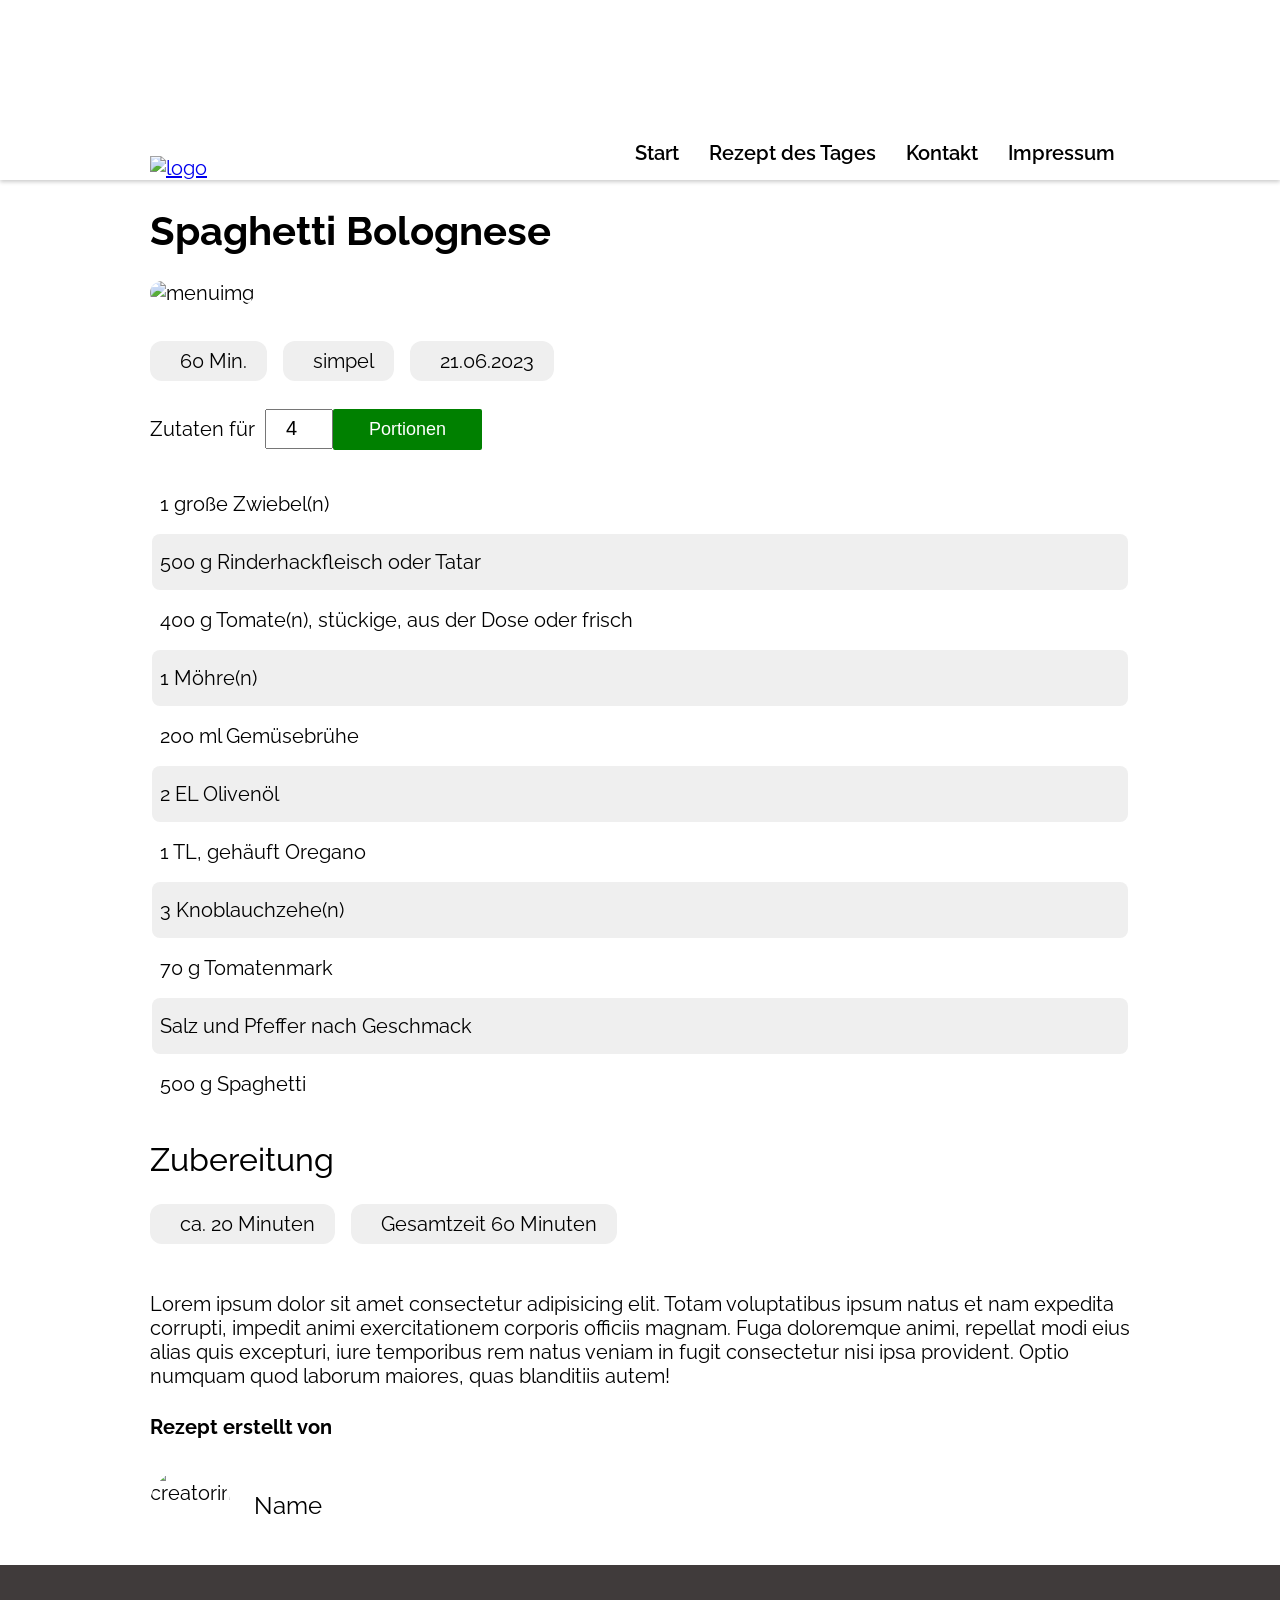
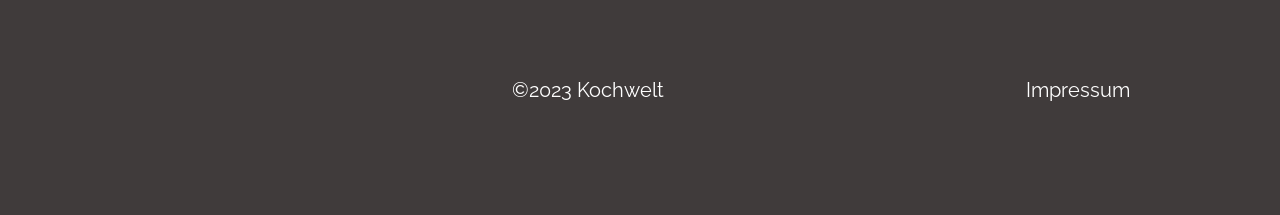
==== Rezept 1.html @ 0fe29ba0 "first commit" ====
<!DOCTYPE html>
<html lang="de">

<head>
    <meta charset="UTF-8">
    <meta name="viewport" content="width=device-width, initial-scale=1.0">
    <title>Kochwelt/Rezept</title>
    <link rel="preconnect" href="https://fonts.googleapis.com">
    <link rel="preconnect" href="https://fonts.gstatic.com" crossorigin>
    <link rel="stylesheet" href="style.css">
    <link
        href="https://fonts.googleapis.com/css2?family=Raleway:ital,wght@0,100;0,200;0,300;0,400;0,500;0,600;0,700;0,800;0,900;1,100;1,200;1,300;1,400;1,500;1,600;1,700;1,800;1,900&display=swap"
        rel="stylesheet">
</head>

<body onload="includeHTML()">
    <script src="script2.js"></script>
    <div w3-include-html="./templates/header.html"></div>

    <main class="body">
        <div class="menu">
            <h1>Spaghetti Bolognese</h1>
            <img src="./img/Bolognese.png" alt="menuimg">
        </div>
        <div class="menusubtitle">
            <div class="menusubtitleicon">
                <img src="./img/icons/clock-regular.svg" alt="">60 Min.
            </div>
            <div class="menusubtitleicon">
                <img src="./img/icons/brain-solid.svg" alt="">simpel
            </div>
            <div class="menusubtitleicon">
                <img src="./img/icons/calendar-alt-regular.svg" alt="">21.06.2023
            </div>
        </div>

        <div class="selection">
            Zutaten für
            <div class="portions">
                <input id="inputField" placeholder="4" min="1" max="10" value="4" type="number"><button
                    onclick="calPortions()">Portionen</button>
            </div>
        </div>
        <a id="alertInput" class="alert"></a>

        <table id="table">
            <tr>
                <td><span id="ingredient1">1</span> große Zwiebel(n)</td>
            </tr>
            <tr>
                <td><span id="ingredient2">500</span> g Rinderhackfleisch oder Tatar</td>
            </tr>
            <tr>
                <td><span id="ingredient3">400</span> g Tomate(n), stückige, aus der Dose oder frisch</td>
            </tr>
            <tr>
                <td><span id="ingredient4">1</span> Möhre(n)</td>
            </tr>
            <tr>
                <td><span id="ingredient5">200</span> ml Gemüsebrühe</td>
            </tr>
            <tr>
                <td><span id="ingredient6">2</span> EL Olivenöl</td>
            </tr>
            <tr>
                <td><span id="ingredient7">1</span> TL, gehäuft Oregano </td>
            </tr>
            <tr>
                <td><span id="ingredient8">3</span> Knoblauchzehe(n)</td>
            </tr>
            <tr>
                <td><span id="ingredient9">70</span> g Tomatenmark</td>
            </tr>
            <tr>
                <td>Salz und Pfeffer nach Geschmack</td>
            </tr>
            <tr>
                <td><span id="ingredient10">500</span> g Spaghetti</td>
            </tr>
        </table>

        <h2>Zubereitung</h2>
        <div class="menusubtitle">
            <div class="menusubtitleicon">
                <img src="./img/icons/clock-regular.svg" alt="">ca. 20 Minuten
            </div>

            <div class="menusubtitleicon">
                <img src="./img/icons/clock-regular.svg" alt="">Gesamtzeit 60 Minuten
            </div>

        </div>
        <span class="preparation">
            <p>Lorem ipsum dolor sit amet consectetur adipisicing elit. Totam voluptatibus ipsum natus et nam expedita
                corrupti, impedit animi exercitationem corporis officiis magnam. Fuga doloremque animi, repellat modi
                eius alias quis excepturi, iure temporibus rem natus veniam in fugit consectetur nisi ipsa provident.
                Optio numquam quod laborum maiores, quas blanditiis autem!</p>
        </span>

        <h4>Rezept erstellt von</h4>
        <div class="creatordiv">
            <img class="creatorimg" src="./#" alt="creatorimg">

            <span class="creatorname">Name</span>
        </div>

    </main>
    <div w3-include-html="./templates/footer.html"></div>
</body>

</html>
---- style.css ----
main {
    font-family: 'Raleway', sans-serif;

}

.aot {
    display: flex;
    margin-top: 48px;
    font-size: 20px;
    padding-left: 150px;
    padding-right: 150px;
    margin-bottom: 48px;
}

.aot img {
    height: 250px;
    width: auto;
    border-radius: 16px;
    margin-right: 20px;
}

.aot div {
    display: flex;
    flex-direction: column;
    align-items: flex-start;
}

.aot button {
    margin-top: 48px;
}


h2 {
    font-size: 32px;
    font-weight: 450;
}

.recipe-section {
    background-color: rgb(239, 239, 239);
    padding-top: 24px;
    padding-bottom: 56px;
    font-size: 20px;
    margin-bottom: 48px;
}

.recipelinks {
    display: flex;
    justify-content: space-between;
    padding-left: 130px;
    padding-right: 130px;
}
.recipelinks img:hover{
    -webkit-transform: scale(1.3);
    transform: scale(1.3);
}

.recipelinks img {
    height: 200px;
    width: 200px;
    border-radius: 16px;
    object-fit: cover;
}
.recipelinks a{
    text-decoration:none;
    color:black;
}

figure {
    text-align: center;
    font-size: 14px;
    font-weight: 500;
}

h3 {
    text-align: center;
    font-size: 32px;
    font-weight: 450;
}

.pan {
    display: flex;
    font-size: 20px;
    padding-left: 150px;
    padding-right: 150px;
    padding-bottom: 52px;
}

.pan img {
    height: 200px;
    width: 200px;
    border-radius: 16px;
    margin-left: 24px;
    object-fit: cover;
}


/* Rezeptseite*/

body {
    margin: 0%;
}

.body {
    font-family: 'Raleway', sans-serif;
    font-size: 20px;
    padding-left: 150px;
    padding-right: 150px;
}

.header {
    display: flex;
    align-items: end;
    justify-content: space-between;
    box-shadow: 0px 2px 4px rgba(0, 0, 0, 0.2);
    font-size: 20px;
    font-family: 'Raleway', sans-serif;
    padding-left: 150px;
    padding-right: 150px;
}
.headerright{
    display:flex;
    flex-direction: column-reverse;
}
.header label{
    height:100px;
    visibility: hidden;
}
.header input{
    visibility: hidden;
}
.nav a:hover {
    color: #008000;
    border-bottom: 6px solid #008000;
}

.nav a {
    text-decoration: none;
    color: black;
    padding: 15px;
}

.nav {
    display: flex;
    justify-content: flex-end;
    font-weight: 600;
}

.menusubtitle img {
    height: 20px;
    width: auto;
    padding-right: 10px;
}

.menusubtitle {
    display: flex;
}

.menusubtitleicon {
    padding-left: 20px;
    padding-right: 20px;
    padding-top: 8px;
    padding-bottom: 8px;
    margin-bottom: 28px;
    margin-right: 16px;
    background-color: rgb(239, 239, 239);
    border-radius: 12px;
}

.menu img {
    height: 300px;
    width: 100%;
    object-fit: cover;
    border-radius: 16px;
    margin-bottom: 36px;
}

.grey-line {
    background-color: rgb(239, 239, 239);
    height: 2px;
    margin-bottom: 10px;
    margin-top: 50px;
}

input{
font-size: 20px;
text-align: center;
height: 20px;
width: 62px;
}

button {
    background-color: #008000;
    text-decoration: none;
    color: white;
    padding: 10px 36px;
    border-style: none;
    font-size: large;
    border-radius: 2px;
}

button:hover {
    background-color: #068d06;
    text-decoration: none;
    color: white;
    padding: 10px 36px;
    font-size: large;
    border-style: none;
    cursor: pointer;
}

.selection {
    display: flex;
    align-items: center;
}

.portions {
    padding-left: 10px;
}

.portions input {
    padding: 8px 1px;
}

table {
    margin-top: 24px;
}

td {
    padding: 8px;
    padding-top: 16px;
    padding-bottom: 16px;
    border-radius: 8px;
    width: 100vw;
}
.alert{
    color:red;
    font-size: 20px;
    font-family: 'Raleway', sans-serif;

}

tr:nth-child(even) {
    background-color: rgb(239, 239, 239);
}

.creatordiv {
    display: flex;
    align-items: center;
}

.creatorimg {
    height: 80px;
    width: 80px;
    object-fit: cover;
    border-radius: 40px;
    margin-right: 24px;
}

.creatorname {
    font-size: 24px;
}

.footer {
    background-color: rgb(64, 59, 59);
    height: 250px;
    margin-top: 20px;
    left: 0;
    bottom: 0;
    width: 100%;
    position: relative;
    
}

form {
    display: flex;
    flex-direction: column;
    align-items: center;
}
/*Kontakt*/

.contactinput {
    height:40px;
    width:220px;
    margin-top: 100px;
    margin-bottom: 32px;
    text-align: center;
    font-size: 20px;
    font-family: 'Raleway', sans-serif;
}

textarea{
    height: 571px;
    width: 662px;
    margin-bottom: 32px;
    font-size: 20px;
    font-family: 'Raleway', sans-serif;
}
.contactform{
    display:flex;
    margin-bottom: 70px;
}

footer img{
    height:150px;
    padding-left: 150px;
}
footer a{
    padding-right:150px;
    text-decoration: none;
    color:white;
  
}

footer a:hover{
    color:#008000; 
}

.footer{
    display: flex;
    justify-content: space-between;
    align-items: center;
    font-size: 20px;
    font-family: 'Raleway', sans-serif;
    color:white;
}

/*Burger Menu*/
ul {
    list-style: none;
    height: 400px;
    display: flex;
    flex-direction: column;
    justify-content: space-evenly;
}


/* Responsive*/

@media(max-width: 1220px){
    .header img{
            height:100px;
    }
  #impressumlink{
    word-wrap: break-word;
  }
  .body{
    padding-left: 20px;
    padding-right:20px;
  }
}


@media(max-width: 1100px){
    .recipelinks{
        flex-direction: column;
        padding:0;
    }
    .header{
        justify-content: space-between;
        padding: 0;
        margin:0;
        }
        .header img{
            height: 100px;
            padding-left: 20px;
        }
        .body{
            font-size:16px;
        }
        .recipelinks img{
            height:150px;
            width:300px;
        }

        
}


@media(max-width: 850px){

    /*Kontakt*/
    textarea {
        height: 400px;
        width: 320px;
    }
    

    /*header/footer*/
.header{
    justify-content: space-between;
    padding: 0;
    margin:0;
    }

.header img{
        height: 75px;
        padding-left: 20px;
    }

.footer{
        height: 150px;
    }
    
.footer img{
        height:75px;
        padding-left:20px;
    }
    
.footer a{
        padding-right: 20px;
    }
    
  /*Startseite*/  

h2{
    font-weight: bold;
    font-size: 24px;
}
h3{
    font-weight: bold;
    font-size: 24px;
}

.aot {
    flex-direction: column;
    padding:0;
    align-items: center;
    font-size: 16px;;
    }
.aot div{
    align-items: center;
}

.aot span{
   width:75vw;
}
.aot img{
    height:170px;

}

.recipelinks{
    flex-direction: column;
    padding:0;
}
.recipelinks img{
    height:150px;
    width:300px;
}
figure{
    font-size: 10px;
}

.pan{
    flex-direction: column-reverse;
    padding:0;
    align-items: center;
}
.pan img{
    height:170px;
    width:auto;
    margin-bottom: 45px;
    margin-left:0;
}

.pantext{

    height: 300px;
    width: 75vw;
    font-size: 16px;
    margin-bottom: 20px;
    display: flex;
    flex-direction: column;
    justify-content: center;
}

.nav{
    display:none;
    }

/*Hamburger-Menu*/

.header label{
    visibility: visible;
 }
 #hamburger-menu:hover{
    cursor:pointer;
 }
 
 #hamburger-menu {
    width: 30px;
    height: 30px;
    display: block;
    border: none;
    padding: 0px;
    margin: 20px;
    background: linear-gradient(
      to bottom, 
      #000000, #000000 20%, 
      white 20%, white 40%, 
      #000000 40%, #000000 60%, 
      white 60%, white 80%, 
      #000000 80%, #000000 100%
    );
}
#hamburger-menu #sidebar-menu {
    visibility: hidden;
    position: fixed;
    top: 0;
    left: -350px;
    width: 300px;
    height: 100%;
    background-color: rgb(64, 59, 59);
    padding: 0px 10px;
    box-sizing: border-box;
   transition: 0.3s;

}


#hamburger-input:checked + #hamburger-menu #sidebar-menu {
    visibility: visible;
    left: 0;
}
#hamburger-input:checked ~ .overlay{
   visibility: visible;
  opacity: 0.4;
}
.overlay{
    position: fixed;
    top: 0;
    left: 0;
    width: 100%;
    height: 100%;
    opacity: 0;
    visibility: hidden;
    transition: opacity .35s, visibility .35s, height .35s;
    overflow: hidden;
    z-index: -1;
}

  #sidebar-menu{
    font-size:28px;
  }

  #sidebar-menu a{
    text-decoration: none;
    color:white;
  }
  #sidebar-menu a:hover{
    color:#008000;
    text-decoration: underline;
  }
  
  #hamburger-input{
    display: none;
  }
}
@media (max-width:500px){

  #hamburger-menu{
 width: 5px;
  }

  .recipelinks img{
    height:150px;
    width:150px;
}

}
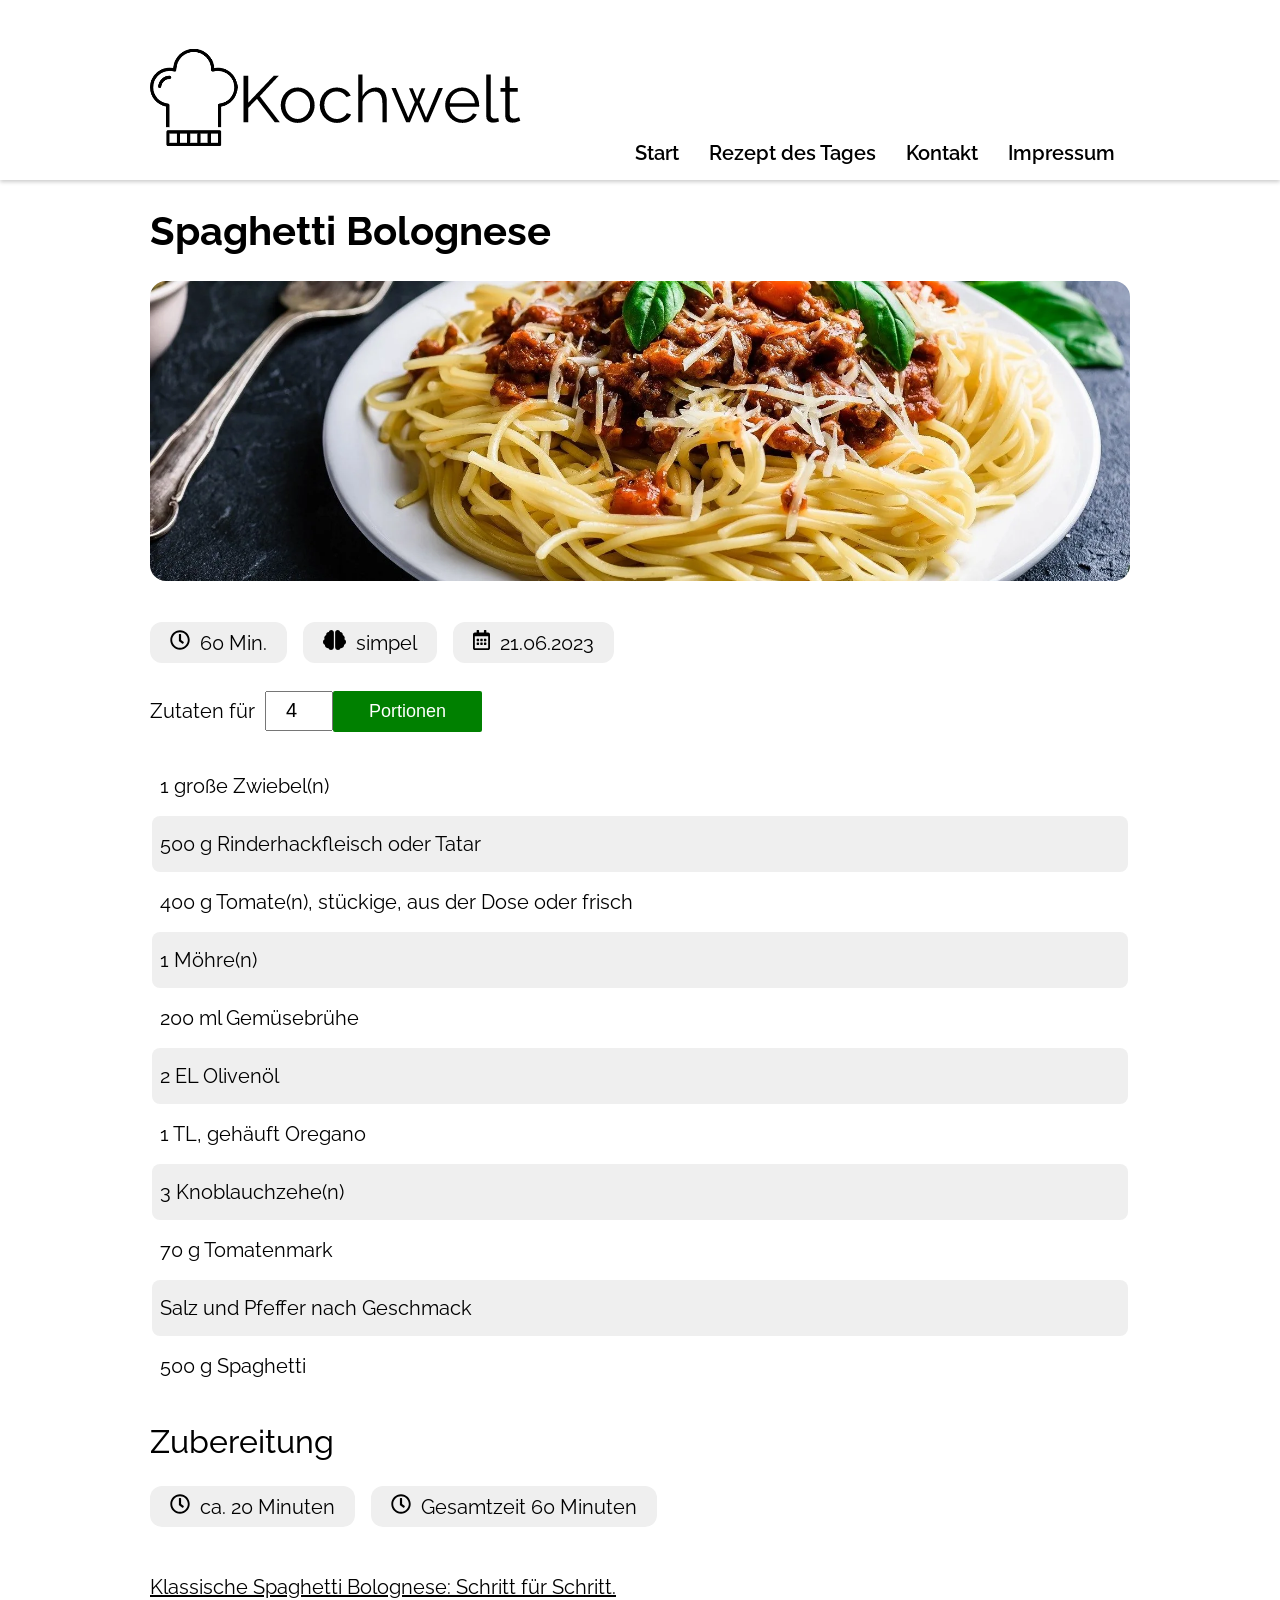
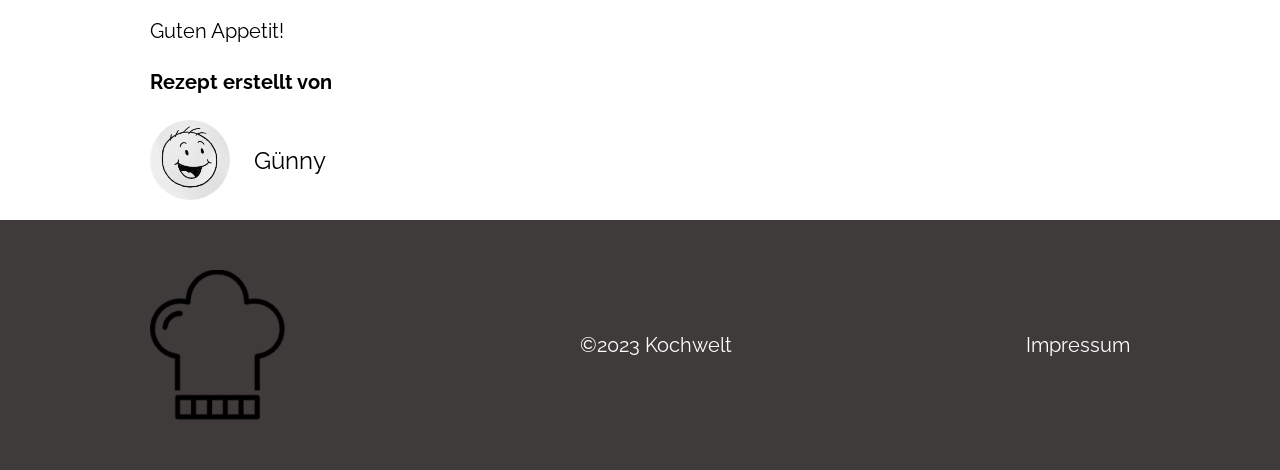
==== commit 4a145872: "docs:  A recipt names and inages added" ====
--- a/Rezept 1.html
+++ b/Rezept 1.html
@@ -91,17 +91,18 @@
 
         </div>
         <span class="preparation">
-            <p>Lorem ipsum dolor sit amet consectetur adipisicing elit. Totam voluptatibus ipsum natus et nam expedita
-                corrupti, impedit animi exercitationem corporis officiis magnam. Fuga doloremque animi, repellat modi
-                eius alias quis excepturi, iure temporibus rem natus veniam in fugit consectetur nisi ipsa provident.
-                Optio numquam quod laborum maiores, quas blanditiis autem!</p>
+            <p><u>Klassische Spaghetti Bolognese: Schritt für Schritt.</u></p>
+
+            <p></p>
+
+            <p>Guten Appetit!</p>
         </span>
 
         <h4>Rezept erstellt von</h4>
         <div class="creatordiv">
-            <img class="creatorimg" src="./#" alt="creatorimg">
+            <img class="creatorimg" src="./img/Guenny.jpg" alt="creatorimg">
 
-            <span class="creatorname">Name</span>
+            <span class="creatorname">Günny</span>
         </div>
 
     </main>
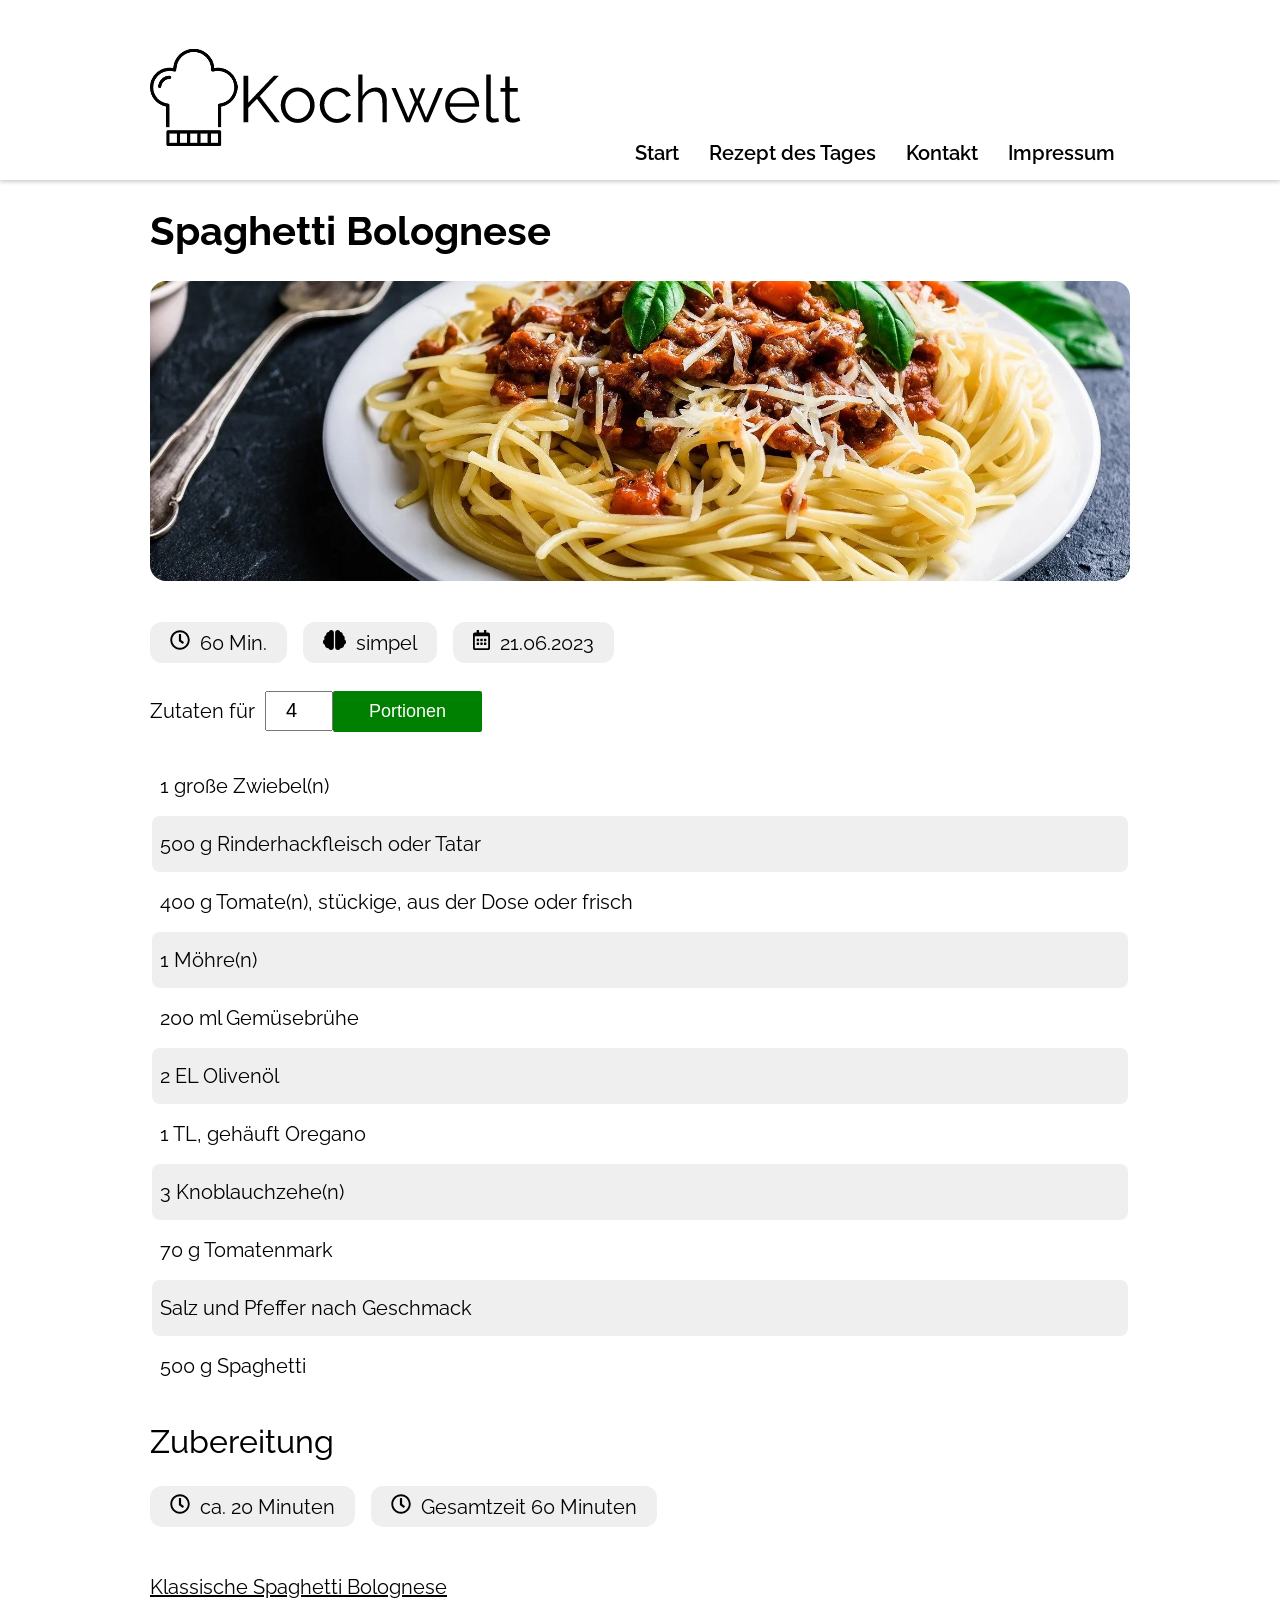
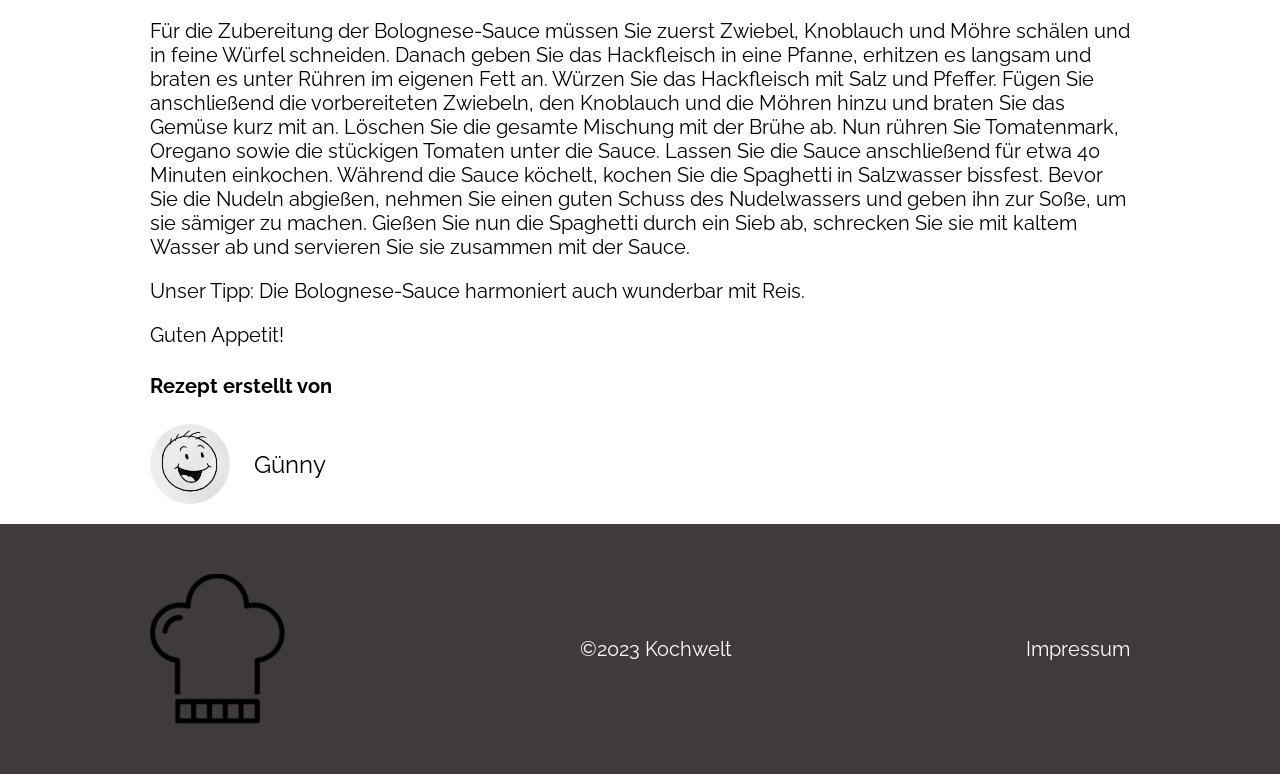
==== commit 7622f142: "docs: three recipes added" ====
--- a/Rezept 1.html
+++ b/Rezept 1.html
@@ -91,9 +91,20 @@
 
         </div>
         <span class="preparation">
-            <p><u>Klassische Spaghetti Bolognese: Schritt für Schritt.</u></p>
+            <p><u>Klassische Spaghetti Bolognese</u></p>
 
-            <p></p>
+            <p>Für die Zubereitung der Bolognese-Sauce müssen Sie zuerst Zwiebel, Knoblauch und Möhre schälen und in
+                feine Würfel schneiden. Danach geben Sie das Hackfleisch in eine Pfanne, erhitzen es langsam und braten
+                es unter Rühren im eigenen Fett an. Würzen Sie das Hackfleisch mit Salz und Pfeffer. Fügen Sie
+                anschließend die vorbereiteten Zwiebeln, den Knoblauch und die Möhren hinzu und braten Sie das Gemüse
+                kurz mit an. Löschen Sie die gesamte Mischung mit der Brühe ab. Nun rühren Sie Tomatenmark, Oregano
+                sowie die stückigen Tomaten unter die Sauce. Lassen Sie die Sauce anschließend für etwa 40 Minuten
+                einkochen. Während die Sauce köchelt, kochen Sie die Spaghetti in Salzwasser bissfest. Bevor Sie die
+                Nudeln abgießen, nehmen Sie einen guten Schuss des Nudelwassers und geben ihn zur Soße, um sie sämiger
+                zu machen. Gießen Sie nun die Spaghetti durch ein Sieb ab, schrecken Sie sie mit kaltem Wasser ab und
+                servieren Sie sie zusammen mit der Sauce.</p>
+
+            <p>Unser Tipp: Die Bolognese-Sauce harmoniert auch wunderbar mit Reis.</p>
 
             <p>Guten Appetit!</p>
         </span>
